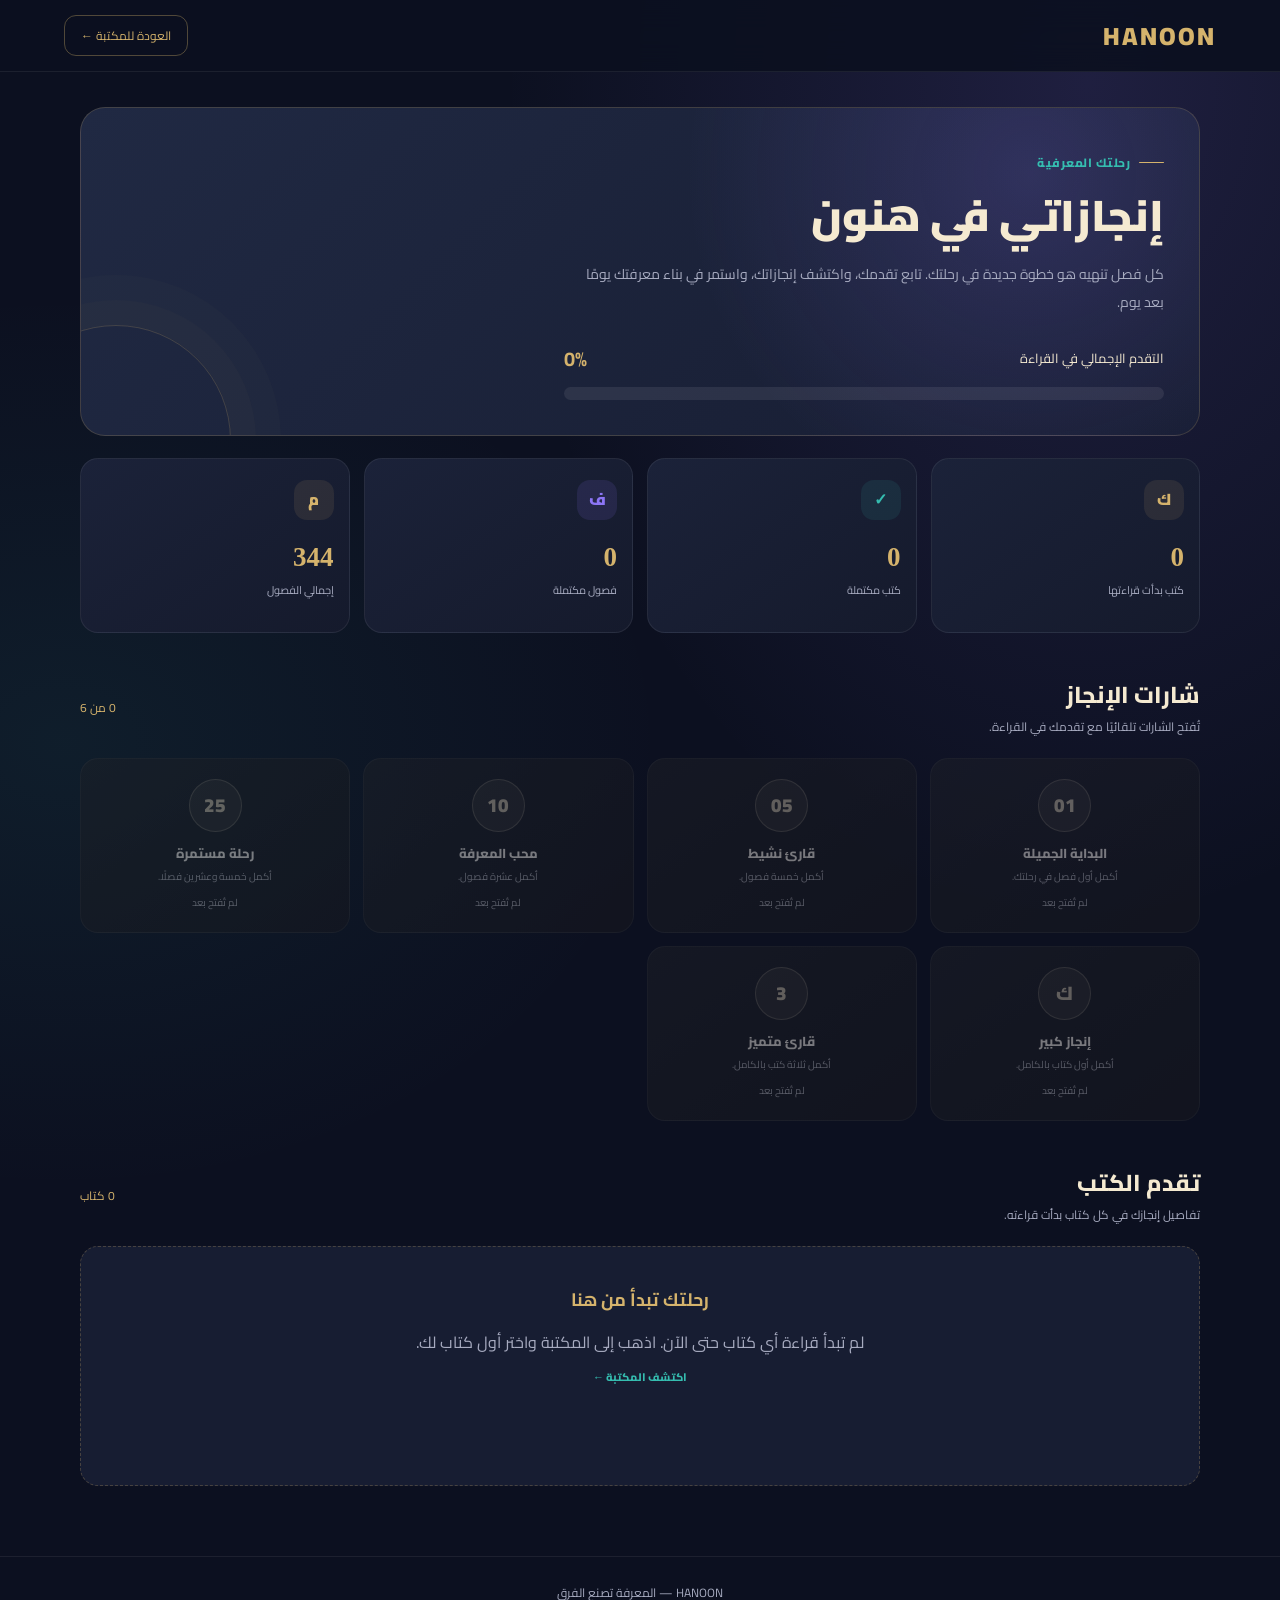
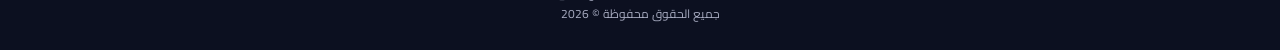
==== pages/achievements.html @ b072b0c6 "Add achievements page with initial layout and styles" ====
<!DOCTYPE html>
<html lang="ar" dir="rtl">
<head>
  <meta charset="UTF-8">
  <meta name="viewport" content="width=device-width, initial-scale=1.0, maximum-scale=1.0, user-scalable=no, viewport-fit=cover">
  <meta name="theme-color" content="#0C1020">

  <title>إنجازاتي | HANOON</title>

  <link rel="preconnect" href="https://fonts.googleapis.com">
  <link href="https://fonts.googleapis.com/css2?family=Cairo:wght@400;500;600;700;800;900&display=swap" rel="stylesheet">

  <link rel="stylesheet" href="../css/theme.css">
  <link rel="stylesheet" href="../css/style.css">
  <link rel="stylesheet" href="../css/components.css">
  <link rel="stylesheet" href="../css/fixed-viewport.css">

  <style>
    :root {
      --gold: #D5B36C;
      --purple: #8C75F5;
      --teal: #35BDB0;
      --bg: #0C1020;
      --panel: #171D32;
      --text: #F5EAD1;
      --muted: #A7ABC0;
    }

    * {
      box-sizing: border-box;
    }

    body {
      margin: 0;
      min-height: 100vh;
      background:
        radial-gradient(ellipse at 85% 5%, rgba(140,117,245,.15), transparent 38%),
        radial-gradient(ellipse at 5% 45%, rgba(53,189,176,.08), transparent 35%),
        var(--bg);
      color: var(--text);
      font-family: "Cairo", sans-serif;
      overflow-x: hidden;
    }

    a {
      color: inherit;
      text-decoration: none;
    }

    .topbar {
      min-height: 72px;
      padding: 12px 5%;
      display: flex;
      align-items: center;
      justify-content: space-between;
      gap: 15px;
      border-bottom: 1px solid rgba(255,255,255,.07);
      background: rgba(12,16,32,.9);
      backdrop-filter: blur(15px);
      position: sticky;
      top: 0;
      z-index: 20;
    }

    .brand {
      color: var(--gold);
      font-size: 25px;
      font-weight: 900;
      letter-spacing: 2px;
    }

    .back-link {
      padding: 9px 16px;
      border: 1px solid rgba(213,179,108,.35);
      border-radius: 12px;
      color: var(--gold);
      font-size: 12px;
    }

    .page {
      width: min(1120px, 92%);
      margin: 35px auto 70px;
    }

    .hero {
      position: relative;
      overflow: hidden;
      padding: 35px;
      border-radius: 25px;
      border: 1px solid rgba(213,179,108,.2);
      background:
        radial-gradient(circle at 85% 20%, rgba(140,117,245,.2), transparent 35%),
        linear-gradient(135deg, #202943, #171D32);
    }

    .hero::after {
      content: "";
      position: absolute;
      width: 230px;
      height: 230px;
      left: -80px;
      bottom: -120px;
      border: 1px solid rgba(213,179,108,.2);
      border-radius: 50%;
      box-shadow:
        0 0 0 25px rgba(213,179,108,.025),
        0 0 0 50px rgba(213,179,108,.02);
    }

    .eyebrow {
      color: var(--teal);
      font-size: 12px;
      font-weight: 800;
    }

    .hero h1 {
      margin: 12px 0;
      font-size: clamp(28px, 5vw, 43px);
      font-weight: 900;
    }

    .hero p {
      max-width: 600px;
      color: var(--muted);
      line-height: 2;
      font-size: 14px;
      margin: 0;
    }

    .overall-progress {
      margin-top: 25px;
      max-width: 600px;
    }

    .progress-heading {
      display: flex;
      align-items: center;
      justify-content: space-between;
      gap: 10px;
      margin-bottom: 10px;
      font-size: 13px;
    }

    .progress-heading strong {
      color: var(--gold);
      font-size: 20px;
    }

    .progress-track {
      height: 13px;
      border-radius: 30px;
      overflow: hidden;
      background: rgba(255,255,255,.08);
    }

    .progress-fill {
      height: 100%;
      width: 0;
      border-radius: inherit;
      background: linear-gradient(90deg, var(--purple), var(--gold), var(--teal));
      transition: width .5s ease;
    }

    .stats-grid {
      display: grid;
      grid-template-columns: repeat(4, minmax(0, 1fr));
      gap: 14px;
      margin-top: 22px;
    }

    .stat-card {
      padding: 21px 15px;
      border: 1px solid rgba(255,255,255,.07);
      border-radius: 18px;
      background: linear-gradient(145deg, #1b2239, #151a2c);
    }

    .stat-icon {
      width: 40px;
      height: 40px;
      display: grid;
      place-items: center;
      border-radius: 13px;
      margin-bottom: 13px;
      color: var(--gold);
      background: rgba(213,179,108,.1);
      font-weight: 900;
    }

    .stat-card:nth-child(2) .stat-icon {
      color: var(--teal);
      background: rgba(53,189,176,.1);
    }

    .stat-card:nth-child(3) .stat-icon {
      color: var(--purple);
      background: rgba(140,117,245,.12);
    }

    .stat-card:nth-child(4) .stat-icon {
      color: var(--gold);
      background: rgba(213,179,108,.1);
    }

    .stat-card strong {
      display: block;
      font-size: 27px;
      font-weight: 900;
    }

    .stat-card span {
      color: var(--muted);
      font-size: 11px;
    }

    .section {
      margin-top: 45px;
    }

    .section-heading {
      display: flex;
      align-items: center;
      justify-content: space-between;
      gap: 12px;
      margin-bottom: 20px;
    }

    .section-heading h2 {
      font-size: 23px;
      margin: 0;
    }

    .section-heading p {
      color: var(--muted);
      font-size: 12px;
      margin: 5px 0 0;
    }

    .section-heading .count {
      color: var(--gold);
      font-size: 12px;
      white-space: nowrap;
    }

    .badges-grid {
      display: grid;
      grid-template-columns: repeat(4, minmax(0, 1fr));
      gap: 13px;
    }

    .badge-card {
      min-height: 160px;
      padding: 20px 12px;
      border: 1px solid rgba(255,255,255,.07);
      border-radius: 18px;
      background: linear-gradient(145deg, #1b2239, #151a2c);
      text-align: center;
      opacity: .48;
      filter: grayscale(.7);
      transition: .25s;
    }

    .badge-card.unlocked {
      opacity: 1;
      filter: none;
      border-color: rgba(213,179,108,.3);
      background: linear-gradient(145deg, rgba(213,179,108,.1), #171D32);
    }

    .badge-symbol {
      width: 53px;
      height: 53px;
      display: grid;
      place-items: center;
      margin: 0 auto 12px;
      border-radius: 50%;
      color: var(--gold);
      border: 1px solid rgba(213,179,108,.3);
      background: rgba(213,179,108,.1);
      font-size: 19px;
      font-weight: 900;
    }

    .badge-card h3 {
      font-size: 13px;
      margin: 0 0 5px;
    }

    .badge-card p {
      color: var(--muted);
      font-size: 10px;
      line-height: 1.8;
      margin: 0;
    }

    .books-list {
      display: grid;
      gap: 13px;
    }

    .progress-book {
      display: grid;
      grid-template-columns: 72px 1fr auto;
      align-items: center;
      gap: 17px;
      padding: 15px;
      border: 1px solid rgba(255,255,255,.07);
      border-radius: 17px;
      background: linear-gradient(135deg, #1b2239, #151a2c);
    }

    .progress-book img {
      width: 72px;
      height: 90px;
      object-fit: cover;
      border-radius: 11px;
      background: var(--panel);
    }

    .book-details {
      min-width: 0;
    }

    .book-details h3 {
      font-size: 14px;
      margin: 0 0 5px;
    }

    .book-details p {
      color: var(--muted);
      font-size: 11px;
      margin: 0 0 12px;
    }

    .small-progress {
      height: 7px;
      overflow: hidden;
      border-radius: 20px;
      background: rgba(255,255,255,.08);
    }

    .small-progress div {
      height: 100%;
      border-radius: inherit;
      background: linear-gradient(90deg, var(--purple), var(--teal));
    }

    .book-percent {
      color: var(--gold);
      font-size: 17px;
      font-weight: 900;
      white-space: nowrap;
    }

    .book-action {
      display: inline-block;
      margin-top: 8px;
      color: var(--teal);
      font-size: 11px;
      font-weight: 800;
    }

    .empty-state {
      display: none;
      padding: 35px 20px;
      border: 1px dashed rgba(213,179,108,.25);
      border-radius: 18px;
      text-align: center;
      color: var(--muted);
      line-height: 2;
    }

    .empty-state strong {
      display: block;
      color: var(--gold);
      font-size: 18px;
      margin-bottom: 8px;
    }

    .footer {
      padding: 25px;
      text-align: center;
      border-top: 1px solid rgba(255,255,255,.07);
      color: var(--muted);
      font-size: 12px;
    }

    @media (max-width: 750px) {
      .stats-grid {
        grid-template-columns: repeat(2, minmax(0, 1fr));
      }

      .badges-grid {
        grid-template-columns: repeat(2, minmax(0, 1fr));
      }

      .hero {
        padding: 25px 20px;
      }
    }

    @media (max-width: 420px) {
      .progress-book {
        grid-template-columns: 55px 1fr;
        gap: 12px;
      }

      .progress-book img {
        width: 55px;
        height: 75px;
      }

      .book-percent {
        grid-column: 2;
        justify-self: start;
        font-size: 13px;
      }

      .section-heading h2 {
        font-size: 19px;
      }
    }
  </style>
</head>

<body>

<header class="topbar">
  <a class="brand" href="../index.html">HANOON</a>
  <a class="back-link" href="library.html">العودة للمكتبة ←</a>
</header>

<main class="page">

  <section class="hero">
    <span class="eyebrow">رحلتك المعرفية</span>

    <h1>إنجازاتي في هنون</h1>

    <p>
      كل فصل تنهيه هو خطوة جديدة في رحلتك.
      تابع تقدمك، واكتشف إنجازاتك، واستمر في بناء معرفتك يومًا بعد يوم.
    </p>

    <div class="overall-progress">
      <div class="progress-heading">
        <span>التقدم الإجمالي في القراءة</span>
        <strong id="overallPercentage">0%</strong>
      </div>

      <div class="progress-track">
        <div class="progress-fill" id="overallProgressFill"></div>
      </div>
    </div>
  </section>

  <section class="stats-grid">

    <article class="stat-card">
      <div class="stat-icon">ك</div>
      <strong id="booksStarted">0</strong>
      <span>كتب بدأت قراءتها</span>
    </article>

    <article class="stat-card">
      <div class="stat-icon">✓</div>
      <strong id="booksCompleted">0</strong>
      <span>كتب مكتملة</span>
    </article>

    <article class="stat-card">
      <div class="stat-icon">ف</div>
      <strong id="chaptersCompleted">0</strong>
      <span>فصول مكتملة</span>
    </article>

    <article class="stat-card">
      <div class="stat-icon">م</div>
      <strong id="totalChapters">0</strong>
      <span>إجمالي الفصول</span>
    </article>

  </section>

  <section class="section">

    <div class="section-heading">
      <div>
        <h2>شارات الإنجاز</h2>
        <p>تُفتح الشارات تلقائيًا مع تقدمك في القراءة.</p>
      </div>

      <span class="count" id="badgesCount">0 من 6</span>
    </div>

    <div class="badges-grid" id="badgesGrid"></div>

  </section>

  <section class="section">

    <div class="section-heading">
      <div>
        <h2>تقدم الكتب</h2>
        <p>تفاصيل إنجازك في كل كتاب بدأت قراءته.</p>
      </div>

      <span class="count" id="activeBooksCount">0 كتاب</span>
    </div>

    <div class="books-list" id="booksList"></div>

    <div class="empty-state" id="emptyState">
      <strong>رحلتك تبدأ من هنا</strong>
      لم تبدأ قراءة أي كتاب حتى الآن.
      اذهب إلى المكتبة واختر أول كتاب لك.
      <br>
      <a class="book-action" href="library.html">اكتشف المكتبة ←</a>
    </div>

  </section>

</main>

<footer class="footer">
  HANOON — المعرفة تصنع الفرق
  <br>
  جميع الحقوق محفوظة © <span id="currentYear"></span>
</footer>

<script src="../data/books.js"></script>

<script>
(function () {
  "use strict";

  const READER_PREFIX = "hanoon_reader_";

  const booksList = document.getElementById("booksList");
  const emptyState = document.getElementById("emptyState");
  const badgesGrid = document.getElementById("badgesGrid");

  if (!window.HANOON_BOOKS_API) {
    booksList.innerHTML = `
      <div class="empty-state" style="display:block">
        <strong>تعذر تحميل الكتب</strong>
        تأكد من وجود ملف data/books.js.
      </div>
    `;
    return;
  }

  const books = window.HANOON_BOOKS_API.getAll();

  function escapeHTML(value) {
    return String(value ?? "").replace(/[&<>"']/g, function (char) {
      return {
        "&": "&amp;",
        "<": "&lt;",
        ">": "&gt;",
        '"': "&quot;",
        "'": "&#039;"
      }[char];
    });
  }

  function getCompleted(bookId) {
    try {
      const value = JSON.parse(
        localStorage.getItem(
          READER_PREFIX + "completed_" + bookId
        ) || "[]"
      );

      return Array.isArray(value) ? value : [];
    } catch (error) {
      return [];
    }
  }

  function getBookProgress(book) {
    const completed = getCompleted(book.id);
    const total = book.chapters.length;

    const completedCount = book.chapters.filter(chapter =>
      completed.includes(chapter.id)
    ).length;

    return {
      total,
      completedCount,
      percentage: total
        ? Math.round(completedCount / total * 100)
        : 0
    };
  }

  function getAllStats() {
    let totalChapters = 0;
    let completedChapters = 0;
    let booksStarted = 0;
    let booksCompleted = 0;

    const progressList = books.map(book => {
      const progress = getBookProgress(book);

      totalChapters += progress.total;
      completedChapters += progress.completedCount;

      if (progress.completedCount > 0) {
        booksStarted++;
      }

      if (
        progress.total > 0 &&
        progress.completedCount === progress.total
      ) {
        booksCompleted++;
      }

      return {
        book,
        ...progress
      };
    });

    return {
      totalChapters,
      completedChapters,
      booksStarted,
      booksCompleted,
      percentage: totalChapters
        ? Math.round(completedChapters / totalChapters * 100)
        : 0,
      progressList
    };
  }

  const badges = [
    {
      id: "first-chapter",
      symbol: "01",
      title: "البداية الجميلة",
      description: "أكمل أول فصل في رحلتك.",
      condition: stats => stats.completedChapters >= 1
    },
    {
      id: "five-chapters",
      symbol: "05",
      title: "قارئ نشيط",
      description: "أكمل خمسة فصول.",
      condition: stats => stats.completedChapters >= 5
    },
    {
      id: "ten-chapters",
      symbol: "10",
      title: "محب المعرفة",
      description: "أكمل عشرة فصول.",
      condition: stats => stats.completedChapters >= 10
    },
    {
      id: "twenty-five-chapters",
      symbol: "25",
      title: "رحلة مستمرة",
      description: "أكمل خمسة وعشرين فصلًا.",
      condition: stats => stats.completedChapters >= 25
    },
    {
      id: "first-book",
      symbol: "ك",
      title: "إنجاز كبير",
      description: "أكمل أول كتاب بالكامل.",
      condition: stats => stats.booksCompleted >= 1
    },
    {
      id: "three-books",
      symbol: "3",
      title: "قارئ متميز",
      description: "أكمل ثلاثة كتب بالكامل.",
      condition: stats => stats.booksCompleted >= 3
    }
  ];

  function renderBadges(stats) {
    let unlocked = 0;

    badgesGrid.innerHTML = badges.map(badge => {
      const isUnlocked = badge.condition(stats);

      if (isUnlocked) unlocked++;

      return `
        <article class="badge-card ${isUnlocked ? "unlocked" : ""}">
          <div class="badge-symbol">
            ${escapeHTML(badge.symbol)}
          </div>

          <h3>${escapeHTML(badge.title)}</h3>

          <p>
            ${escapeHTML(badge.description)}
          </p>

          <p style="margin-top:8px;color:${isUnlocked ? "#35BDB0" : "#A7ABC0"}">
            ${isUnlocked ? "تم الحصول عليها ✓" : "لم تُفتح بعد"}
          </p>
        </article>
      `;
    }).join("");

    document.getElementById("badgesCount").textContent =
      unlocked + " من " + badges.length;
  }

  function renderBooks(stats) {
    const activeBooks = stats.progressList.filter(item =>
      item.completedCount > 0
    );

    document.getElementById("activeBooksCount").textContent =
      activeBooks.length + " كتاب";

    if (!activeBooks.length) {
      booksList.style.display = "none";
      emptyState.style.display = "block";
      return;
    }

    booksList.style.display = "grid";
    emptyState.style.display = "none";

    booksList.innerHTML = activeBooks.map(item => {
      const book = item.book;

      const nextChapter = book.chapters.find(chapter =>
        !getCompleted(book.id).includes(chapter.id)
      ) || book.chapters[0];

      const chapterURL = nextChapter
        ? "chapter.html?book=" +
          encodeURIComponent(book.id) +
          "&chapter=" +
          encodeURIComponent(nextChapter.id)
        : "book.html?id=" + encodeURIComponent(book.id);

      return `
        <article class="progress-book">

          <img
            src="${escapeHTML(book.cover)}"
            alt="${escapeHTML(book.title)}"
            loading="lazy"
            onerror="this.style.display='none'"
          >

          <div class="book-details">

            <h3>${escapeHTML(book.title)}</h3>

            <p>
              ${item.completedCount} من ${item.total} فصول مكتملة
            </p>

            <div class="small-progress">
              <div style="width:${item.percentage}%"></div>
            </div>

            <a class="book-action" href="${chapterURL}">
              ${item.percentage === 100
                ? "مراجعة الكتاب ←"
                : "متابعة القراءة ←"}
            </a>

          </div>

          <div class="book-percent">
            ${item.percentage}%
          </div>

        </article>
      `;
    }).join("");
  }

  function renderDashboard() {
    const stats = getAllStats();

    document.getElementById("booksStarted").textContent =
      stats.booksStarted;

    document.getElementById("booksCompleted").textContent =
      stats.booksCompleted;

    document.getElementById("chaptersCompleted").textContent =
      stats.completedChapters;

    document.getElementById("totalChapters").textContent =
      stats.totalChapters;

    document.getElementById("overallPercentage").textContent =
      stats.percentage + "%";

    document.getElementById("overallProgressFill").style.width =
      stats.percentage + "%";

    renderBadges(stats);
    renderBooks(stats);
  }

  document.getElementById("currentYear").textContent =
    new Date().getFullYear();

  renderDashboard();

  // تحديث الصفحة عند العودة إليها من تبويب آخر
  window.addEventListener("storage", renderDashboard);

  // تحديث الصفحة عند الرجوع إليها من صفحة الفصل
  window.addEventListener("pageshow", renderDashboard);

})();
</script>

</body>
</html>
---- css/theme.css ----
/* =========================================
   HANOON — DESIGN SYSTEM
   Version 1.0
   Arabic RTL | Luxury Modern Identity
========================================= */

/* الخطوط */
@import url('https://fonts.googleapis.com/css2?family=Cairo:wght@400;500;600;700;800;900&display=swap');

:root {

  /* الهوية الأساسية */
  --brand-name: "HANOON";

  --gold: #D5B36C;
  --gold-light: #F1D99C;
  --gold-dark: #A77B35;

  --purple: #8C75F5;
  --purple-light: #B5A6FF;

  --teal: #35BDB0;
  --teal-light: #75DED2;

  /* الخلفيات */
  --bg-primary: #0C1020;
  --bg-secondary: #11182B;
  --bg-tertiary: #171D32;
  --bg-elevated: #1D2640;
  --bg-card: rgba(27, 35, 58, 0.88);

  /* النصوص */
  --text-primary: #F5EAD1;
  --text-secondary: #B8B5C5;
  --text-muted: #85869B;
  --text-gold: #E7C77F;

  /* الحدود */
  --border-color: rgba(213, 179, 108, 0.18);
  --border-light: rgba(255, 255, 255, 0.09);

  /* الحالات */
  --success: #42D6A4;
  --warning: #F3B95F;
  --danger: #F16C7D;
  --info: #65A8F5;

  /* الخطوط */
  --font-ar: "Cairo", sans-serif;
  --font-en: "Inter", sans-serif;

  /* الأحجام */
  --text-xs: 0.75rem;
  --text-sm: 0.875rem;
  --text-md: 1rem;
  --text-lg: 1.125rem;
  --text-xl: 1.375rem;
  --text-2xl: 1.75rem;
  --text-3xl: 2.25rem;
  --text-4xl: 3rem;

  /* المسافات */
  --space-1: 4px;
  --space-2: 8px;
  --space-3: 12px;
  --space-4: 16px;
  --space-5: 24px;
  --space-6: 32px;
  --space-7: 48px;
  --space-8: 64px;
  --space-9: 80px;

  /* الزوايا */
  --radius-sm: 8px;
  --radius-md: 14px;
  --radius-lg: 20px;
  --radius-xl: 28px;
  --radius-2xl: 36px;
  --radius-full: 999px;

  /* الظلال */
  --shadow-soft: 0 8px 25px rgba(0, 0, 0, 0.2);
  --shadow-card: 0 15px 45px rgba(0, 0, 0, 0.25);
  --shadow-gold: 0 8px 30px rgba(213, 179, 108, 0.16);
  --shadow-glow: 0 0 40px rgba(213, 179, 108, 0.12);

  /* الحركة */
  --transition-fast: 0.2s ease;
  --transition-normal: 0.35s ease;
  --transition-slow: 0.6s ease;

  /* العرض */
  --container-width: 1440px;
  --header-height: 88px;

  color-scheme: dark;
}

/* =========================================
   الوضع النهاري
========================================= */

[data-theme="light"] {

  --bg-primary: #F7F5EF;
  --bg-secondary: #F0EDE5;
  --bg-tertiary: #FFFFFF;
  --bg-elevated: #FFFFFF;
  --bg-card: rgba(255, 255, 255, 0.94);

  --text-primary: #20243A;
  --text-secondary: #5D6070;
  --text-muted: #898B98;
  --text-gold: #98702D;

  --border-color: rgba(150, 112, 45, 0.22);
  --border-light: rgba(20, 25, 45, 0.10);

  --shadow-soft: 0 8px 25px rgba(25, 25, 40, 0.06);
  --shadow-card: 0 15px 45px rgba(25, 25, 40, 0.09);

  color-scheme: light;
}

/* =========================================
   إعدادات عامة
========================================= */

* {
  box-sizing: border-box;
  margin: 0;
  padding: 0;
}

html {
  scroll-behavior: smooth;
  scroll-padding-top: calc(var(--header-height) + 20px);
}

body {
  background: var(--bg-primary);
  color: var(--text-primary);
  font-family: var(--font-ar);
  font-size: var(--text-md);
  line-height: 1.8;
  direction: rtl;
  transition:
    background var(--transition-normal),
    color var(--transition-normal);
}

button,
input,
textarea,
select {
  font: inherit;
}

button,
a {
  -webkit-tap-highlight-color: transparent;
}

button {
  cursor: pointer;
}

a {
  color: inherit;
  text-decoration: none;
}

img {
  display: block;
  max-width: 100%;
}

ul,
ol {
  list-style: none;
}

svg {
  display: block;
}

/* =========================================
   الحاويات
========================================= */

.container {
  width: min(100% - 40px, var(--container-width));
  margin-inline: auto;
}

.section-padding {
  padding-block: var(--space-8);
}

/* =========================================
   النصوص
========================================= */

h1,
h2,
h3,
h4,
h5,
h6 {
  font-weight: 800;
  line-height: 1.45;
  color: var(--text-primary);
}

h1 {
  font-size: clamp(2.1rem, 5vw, 4.2rem);
}

h2 {
  font-size: clamp(1.7rem, 3vw, 2.7rem);
}

h3 {
  font-size: clamp(1.2rem, 2vw, 1.6rem);
}

p {
  color: var(--text-secondary);
}

.eyebrow {
  display: inline-flex;
  align-items: center;
  gap: 10px;
  color: var(--gold);
  font-size: var(--text-sm);
  font-weight: 800;
  letter-spacing: 0.5px;
}

.eyebrow::before {
  content: "";
  width: 24px;
  height: 2px;
  background: var(--gold);
  border-radius: var(--radius-full);
}

/* =========================================
   ألوان الهوية
========================================= */

.gold-text {
  color: var(--gold);
}

.purple-text {
  color: var(--purple);
}

.teal-text {
  color: var(--teal);
}

/* =========================================
   الخلفيات
========================================= */

.bg-primary {
  background: var(--bg-primary);
}

.bg-secondary {
  background: var(--bg-secondary);
}

.bg-surface {
  background: var(--bg-tertiary);
}

.gradient-gold {
  background: linear-gradient(
    135deg,
    #F1D99C 0%,
    #D5B36C 45%,
    #A77B35 100%
  );
}

.gradient-brand {
  background: linear-gradient(
    135deg,
    #8C75F5 0%,
    #35BDB0 100%
  );
}

/* =========================================
   التأثير الزجاجي
========================================= */

.glass {
  background: rgba(255, 255, 255, 0.045);
  backdrop-filter: blur(18px);
  -webkit-backdrop-filter: blur(18px);
  border: 1px solid var(--border-light);
}

[data-theme="light"] .glass {
  background: rgba(255, 255, 255, 0.72);
}

/* =========================================
   الحدود والظلال
========================================= */

.border-gold {
  border: 1px solid var(--border-color);
}

.shadow-soft {
  box-shadow: var(--shadow-soft);
}

.shadow-card {
  box-shadow: var(--shadow-card);
}

.shadow-gold {
  box-shadow: var(--shadow-gold);
}

/* =========================================
   الحركة
========================================= */

.transition {
  transition: all var(--transition-normal);
}

.hover-lift {
  transition: transform var(--transition-normal);
}

.hover-lift:hover {
  transform: translateY(-6px);
}

/* =========================================
   شريط التمرير
========================================= */

::-webkit-scrollbar {
  width: 9px;
}

::-webkit-scrollbar-track {
  background: var(--bg-secondary);
}

::-webkit-scrollbar-thumb {
  background: linear-gradient(
    180deg,
    var(--gold),
    var(--gold-dark)
  );
  border-radius: var(--radius-full);
}

::-webkit-scrollbar-thumb:hover {
  background: var(--gold-light);
}

/* =========================================
   تحديد النص
========================================= */

::selection {
  background: var(--gold);
  color: #0C1020;
}

/* =========================================
   التركيز وإمكانية الوصول
========================================= */

:focus-visible {
  outline: 2px solid var(--gold);
  outline-offset: 4px;
}

[hidden] {
  display: none !important;
}

/* =========================================
   تقليل الحركة
========================================= */

@media (prefers-reduced-motion: reduce) {
  *,
  *::before,
  *::after {
    scroll-behavior: auto !important;
    animation-duration: 0.01ms !important;
    animation-iteration-count: 1 !important;
    transition-duration: 0.01ms !important;
  }
}
---- css/style.css ----
/* =========================================
   HANOON — GLOBAL STYLES
   Main Visual Foundation
========================================= */

/* أساس الصفحة */

body {
  min-height: 100vh;
  overflow-x: hidden;
  background:
    radial-gradient(ellipse at 15% 10%, rgba(140,117,245,.08), transparent 32%),
    radial-gradient(ellipse at 85% 35%, rgba(53,189,176,.06), transparent 30%),
    var(--bg-primary);
}

body::before {
  content: "";
  position: fixed;
  inset: 0;
  pointer-events: none;
  z-index: -1;
  opacity: .16;
  background-image:
    radial-gradient(rgba(213,179,108,.45) .7px, transparent .7px);
  background-size: 38px 38px;
}

main {
  min-height: 60vh;
}

.container {
  width: min(92%, 1440px);
  margin-inline: auto;
}

/* =========================================
   شاشة البداية
========================================= */

.splash-screen {
  position: fixed;
  inset: 0;
  z-index: 9999;
  display: grid;
  place-items: center;
  background:
    radial-gradient(ellipse at center, #202943 0%, #0C1020 65%);
  transition: opacity .7s ease, visibility .7s ease;
}

.splash-screen.is-hidden {
  opacity: 0;
  visibility: hidden;
  pointer-events: none;
}

.splash-content {
  display: flex;
  flex-direction: column;
  align-items: center;
  gap: 12px;
  text-align: center;
}

.splash-content img {
  width: clamp(100px, 18vw, 160px);
  height: 120px;
  object-fit: contain;
  filter: drop-shadow(0 0 25px rgba(213,179,108,.4));
  animation: logoFloat 3s ease-in-out infinite;
}

.splash-content h1 {
  color: var(--gold-light);
  font-family: Georgia, serif;
  font-size: clamp(2rem, 5vw, 3.5rem);
  letter-spacing: 5px;
}

.splash-content p {
  color: var(--text-secondary);
  font-size: 14px;
}

.splash-spinner {
  width: 38px;
  height: 38px;
  margin-top: 25px;
  border: 2px solid rgba(213,179,108,.15);
  border-top-color: var(--gold);
  border-radius: 50%;
  animation: spin 1s linear infinite;
}

@keyframes logoFloat {
  0%, 100% { transform: translateY(0); }
  50% { transform: translateY(-10px); }
}

@keyframes spin {
  to { transform: rotate(360deg); }
}

/* =========================================
   رأس الموقع
========================================= */

.site-header {
  position: sticky;
  top: 0;
  z-index: 1000;
  min-height: var(--header-height);
  display: flex;
  align-items: center;
  justify-content: space-between;
  gap: 24px;
  padding: 12px 4%;
  background: rgba(12,16,32,.88);
  border-bottom: 1px solid var(--border-color);
  backdrop-filter: blur(22px);
  -webkit-backdrop-filter: blur(22px);
}

[data-theme="light"] .site-header {
  background: rgba(247,245,239,.92);
}

.brand {
  display: inline-flex;
  align-items: center;
  gap: 12px;
  flex-shrink: 0;
}

.brand img {
  width: 58px;
  height: 58px;
  object-fit: contain;
}

.brand span {
  display: flex;
  flex-direction: column;
  line-height: 1.5;
}

.brand strong {
  color: var(--gold);
  font-family: Georgia, serif;
  font-size: 22px;
  letter-spacing: 2px;
}

.brand small {
  color: var(--text-muted);
  font-size: 10px;
}

.main-navigation {
  display: flex;
  align-items: center;
  justify-content: center;
  gap: clamp(12px, 2vw, 28px);
}

.main-navigation a {
  position: relative;
  padding: 10px 0;
  color: var(--text-secondary);
  font-size: 13px;
  font-weight: 700;
  white-space: nowrap;
  transition: color var(--transition-normal);
}

.main-navigation a:hover,
.main-navigation a.active {
  color: var(--gold);
}

.main-navigation a::after {
  content: "";
  position: absolute;
  bottom: 2px;
  right: 0;
  width: 0;
  height: 2px;
  background: var(--gold);
  transition: width var(--transition-normal);
}

.main-navigation a:hover::after,
.main-navigation a.active::after {
  width: 100%;
}

.header-controls {
  display: flex;
  align-items: center;
  gap: 10px;
}

.icon-button {
  width: 42px;
  height: 42px;
  display: grid;
  place-items: center;
  color: var(--text-primary);
  background: var(--bg-tertiary);
  border: 1px solid var(--border-light);
  border-radius: 13px;
  transition: all var(--transition-normal);
}

.icon-button svg {
  width: 20px;
  height: 20px;
  fill: none;
  stroke: currentColor;
  stroke-width: 1.7;
  stroke-linecap: round;
  stroke-linejoin: round;
}

.icon-button:hover {
  color: var(--gold);
  border-color: var(--gold);
  transform: translateY(-2px);
}

.account-button {
  display: inline-flex;
  align-items: center;
  justify-content: center;
  min-height: 42px;
  padding: 8px 20px;
  color: #151523;
  background: linear-gradient(135deg, var(--gold-light), var(--gold-dark));
  border-radius: 12px;
  font-size: 13px;
  font-weight: 800;
  transition: transform var(--transition-normal);
}

.account-button:hover {
  transform: translateY(-3px);
}

/* زر القائمة للموبايل */

.menu-toggle {
  display: none;
  width: 42px;
  height: 42px;
  border: 1px solid var(--border-color);
  border-radius: 12px;
  background: var(--bg-tertiary);
}

.menu-toggle span {
  display: block;
  width: 19px;
  height: 2px;
  margin: 4px auto;
  background: var(--gold);
  border-radius: 5px;
}

/* =========================================
   البحث العام
========================================= */

.search-panel {
  position: absolute;
  top: var(--header-height);
  left: 4%;
  z-index: 1100;
  width: min(480px, 92%);
  padding: 22px;
  background: var(--bg-tertiary);
  border: 1px solid var(--border-color);
  border-radius: 0 0 20px 20px;
  box-shadow: var(--shadow-card);
}

.search-panel label {
  display: block;
  margin-bottom: 12px;
  font-weight: 800;
}

.search-field {
  display: flex;
  gap: 8px;
}

.search-field input {
  flex: 1;
  min-width: 0;
  padding: 12px;
  color: var(--text-primary);
  background: var(--bg-secondary);
  border: 1px solid var(--border-color);
  border-radius: 10px;
}

.search-field button {
  padding: 10px 20px;
  color: #151523;
  background: var(--gold);
  border: 0;
  border-radius: 10px;
  font-weight: 800;
}

/* =========================================
   الواجهة الرئيسية
========================================= */

.hero-section {
  position: relative;
  min-height: min(760px, calc(100vh - 88px));
  display: flex;
  align-items: center;
  overflow: hidden;
  background: #0C1020;
  isolation: isolate;
}

.hero-background {
  position: absolute;
  inset: 0;
  z-index: -3;
  background:
    linear-gradient(90deg, rgba(12,16,32,.2), rgba(12,16,32,.9)),
    url("../assets/backgrounds/home-hero.png") center/cover no-repeat;
  transform: scale(1.02);
}

.hero-shade {
  position: absolute;
  inset: 0;
  z-index: -2;
  background:
    linear-gradient(270deg, rgba(12,16,32,.97) 0%, rgba(12,16,32,.75) 43%, rgba(12,16,32,.12) 100%),
    linear-gradient(0deg, #0C1020 0%, transparent 35%);
}

.hero-inner {
  width: min(92%, 1440px);
  min-height: 620px;
  margin-inline: auto;
  display: flex;
  align-items: center;
  justify-content: space-between;
  gap: 40px;
  padding-block: 80px;
}

.hero-copy {
  width: min(680px, 65%);
}

.hero-copy .eyebrow {
  margin-bottom: 24px;
}

.hero-copy h1 {
  margin-bottom: 25px;
  color: #FFF4D8;
  line-height: 1.35;
  text-shadow: 0 5px 25px rgba(0,0,0,.3);
}

.hero-copy h1 span {
  display: block;
  color: var(--gold);
}

.hero-copy > p {
  max-width: 600px;
  margin-bottom: 35px;
  color: #D1CCCA;
  font-size: clamp(15px, 1.5vw, 18px);
  line-height: 2.2;
}

.hero-actions {
  display: flex;
  flex-wrap: wrap;
  gap: 14px;
}

.button {
  min-height: 52px;
  display: inline-flex;
  align-items: center;
  justify-content: center;
  padding: 12px 27px;
  border-radius: 13px;
  font-weight: 800;
  transition: all var(--transition-normal);
}

.button:hover {
  transform: translateY(-4px);
}

.button-gold {
  color: #151523;
  background: linear-gradient(135deg, #F1D99C, #D5B36C, #A77B35);
  box-shadow: var(--shadow-gold);
}

.button-glass {
  color: #FFF0C8;
  background: rgba(255,255,255,.07);
  border: 1px solid rgba(213,179,108,.55);
  backdrop-filter: blur(10px);
}

.hero-motto {
  display: flex;
  align-items: center;
  gap: 15px;
  margin-top: 42px;
  color: #D7CBAE;
  font-size: 13px;
}

.hero-motto i {
  width: 5px;
  height: 5px;
  background: var(--gold);
  border-radius: 50%;
}

.hero-emblem {
  width: min(280px, 25vw);
  flex-shrink: 0;
  filter: drop-shadow(0 0 40px rgba(213,179,108,.25));
  animation: emblemFloat 5s ease-in-out infinite;
}

.hero-emblem img {
  width: 100%;
  max-height: 300px;
  object-fit: contain;
}

@keyframes emblemFloat {
  0%, 100% { transform: translateY(0); }
  50% { transform: translateY(-16px); }
}

.hero-bottom {
  position: absolute;
  right: 4%;
  left: 4%;
  bottom: 20px;
  display: flex;
  justify-content: space-between;
  color: #D1C5A9;
  font-size: 12px;
}

.hero-bottom a {
  color: var(--gold);
}

/* =========================================
   الأقسام العامة
========================================= */

.content-section {
  width: min(92%, 1440px);
  margin-inline: auto;
  padding-block: 90px;
}

.section-heading {
  display: flex;
  align-items: end;
  justify-content: space-between;
  gap: 25px;
  margin-bottom: 35px;
}

.section-heading h2 {
  margin-top: 12px;
  margin-bottom: 8px;
}

.section-heading p {
  max-width: 650px;
}

.text-link,
.card-link {
  color: var(--gold);
  font-size: 13px;
  font-weight: 800;
  white-space: nowrap;
  transition: opacity var(--transition-fast);
}

.text-link:hover,
.card-link:hover {
  opacity: .7;
}

/* =========================================
   بطاقات الأقسام
========================================= */

.sections-grid {
  display: grid;
  grid-template-columns: repeat(4, minmax(0, 1fr));
  gap: 20px;
}

.section-card {
  position: relative;
  min-height: 245px;
  display: flex;
  flex-direction: column;
  align-items: flex-start;
  padding: 27px;
  overflow: hidden;
  background:
    linear-gradient(145deg, rgba(140,117,245,.07), transparent 55%),
    var(--bg-tertiary);
  border: 1px solid var(--border-color);
  border-radius: var(--radius-xl);
  box-shadow: var(--shadow-soft);
  transition: all var(--transition-normal);
}

.section-card::before {
  content: "";
  position: absolute;
  top: -70px;
  left: -70px;
  width: 150px;
  height: 150px;
  background: rgba(213,179,108,.08);
  border-radius: 50%;
  filter: blur(25px);
  transition: transform .5s ease;
}

.section-card:hover {
  transform: translateY(-8px);
  border-color: rgba(213,179,108,.55);
  box-shadow: var(--shadow-gold);
}

.section-card:hover::before {
  transform: scale(1.7);
}

.section-icon {
  width: 42px;
  height: 42px;
  display: grid;
  place-items: center;
  margin-bottom: 22px;
  color: var(--gold);
  background: rgba(213,179,108,.1);
  border: 1px solid var(--border-color);
  border-radius: 13px;
  font-family: Georgia, serif;
  font-weight: 800;
}

.section-card h3 {
  margin-bottom: 10px;
}

.section-card p {
  margin-bottom: 20px;
  font-size: 13px;
  line-height: 2;
}

.section-card .card-link {
  margin-top: auto;
}

/* =========================================
   الكتب المميزة
========================================= */

.featured-section {
  position: relative;
}

.featured-section::before {
  content: "";
  position: absolute;
  inset: 10% -10vw;
  z-index: -1;
  background: radial-gradient(ellipse, rgba(140,117,245,.07), transparent 65%);
  pointer-events: none;
}

.books-grid {
  display: grid;
  grid-template-columns: repeat(5, minmax(0, 1fr));
  gap: 22px;
}

.book-card {
  min-width: 0;
  overflow: hidden;
  background: var(--bg-tertiary);
  border: 1px solid var(--border-color);
  border-radius: var(--radius-lg);
  transition: all var(--transition-normal);
}

.book-card:hover {
  transform: translateY(-7px);
  border-color: var(--gold);
  box-shadow: var(--shadow-card);
}

.book-card img {
  width: 100%;
  aspect-ratio: 3 / 4;
  object-fit: cover;
  background: var(--bg-secondary);
}

.book-card-content {
  padding: 16px;
}

.book-card h3 {
  font-size: 15px;
  margin-bottom: 8px;
}

.book-card p {
  font-size: 12px;
}

/* =========================================
   مسارات التعلم
========================================= */

.learning-section {
  background:
    radial-gradient(ellipse at 15% 50%, rgba(53,189,176,.07), transparent 40%);
}

.learning-grid {
  display: grid;
  grid-template-columns: repeat(3, minmax(0, 1fr));
  gap: 20px;
}

.learning-card {
  position: relative;
  min-height: 220px;
  padding: 28px;
  overflow: hidden;
  background: linear-gradient(145deg, var(--bg-elevated), var(--bg-tertiary));
  border: 1px solid var(--border-color);
  border-radius: var(--radius-xl);
  transition: all var(--transition-normal);
}

.learning-card:hover {
  transform: translateY(-6px);
  border-color: var(--teal);
}

.learning-card > span {
  display: inline-grid;
  width: 42px;
  height: 42px;
  place-items: center;
  margin-bottom: 20px;
  color: var(--teal-light);
  background: rgba(53,189,176,.12);
  border-radius: 12px;
  font-weight: 900;
}

.learning-card h3 {
  margin-bottom: 10px;
}

.learning-card p {
  font-size: 13px;
}

/* =========================================
   المقالات
========================================= */

.articles-grid {
  display: grid;
  grid-template-columns: repeat(3, minmax(0, 1fr));
  gap: 22px;
}

.article-card {
  overflow: hidden;
  background: var(--bg-tertiary);
  border: 1px solid var(--border-color);
  border-radius: var(--radius-xl);
  transition: all var(--transition-normal);
}

.article-card:hover {
  transform: translateY(-6px);
  box-shadow: var(--shadow-card);
}

.article-card img {
  width: 100%;
  height: 210px;
  object-fit: cover;
  background: var(--bg-secondary);
}

.article-card-content {
  padding: 22px;
}

.article-card h3 {
  margin-block: 10px;
  font-size: 17px;
}

.article-card p {
  font-size: 13px;
  line-height: 2;
}

/* =========================================
   مساحة المستخدم
========================================= */

.personal-card {
  position: relative;
  min-height: 310px;
  display: flex;
  align-items: center;
  justify-content: space-between;
  padding: 45px;
  overflow: hidden;
  background:
    linear-gradient(110deg, rgba(140,117,245,.13), transparent 70%),
    var(--bg-tertiary);
  border: 1px solid var(--border-color);
  border-radius: var(--radius-2xl);
}

.personal-card > div:first-child {
  max-width: 650px;
}

.personal-card h2 {
  margin-block: 12px;
}

.personal-card p {
  margin-bottom: 24px;
}

.personal-decoration {
  color: rgba(213,179,108,.12);
  font-family: Georgia, serif;
  font-size: clamp(130px, 20vw, 260px);
  font-weight: 900;
  line-height: 1;
  user-select: none;
}

/* =========================================
   المجتمع
========================================= */

.community-card {
  position: relative;
  padding: 65px 35px;
  text-align: center;
  overflow: hidden;
  background:
    radial-gradient(circle at 50% 0%, rgba(53,189,176,.14), transparent 55%),
    var(--bg-tertiary);
  border: 1px solid var(--border-color);
  border-radius: var(--radius-2xl);
}

.community-card h2 {
  margin-block: 12px;
}

.community-card p {
  margin-bottom: 25px;
}

/* =========================================
   التذييل
========================================= */

.site-footer {
  margin-top: 50px;
  padding: 65px 4% 20px;
  background: #090D19;
  border-top: 1px solid rgba(213,179,108,.2);
}

[data-theme="light"] .site-footer {
  background: #20243A;
}

.footer-main {
  width: min(100%, 1440px);
  margin-inline: auto;
  display: grid;
  grid-template-columns: 2fr 1fr 1fr 1fr;
  gap: 45px;
  padding-bottom: 45px;
}

.footer-brand img {
  width: 75px;
  height: 65px;
  object-fit: contain;
}

.footer-brand h2 {
  color: var(--gold);
  font-family: Georgia, serif;
  letter-spacing: 2px;
}

.footer-brand p {
  color: #E2D4B7;
  font-size: 13px;
}

.footer-brand > span {
  color: #9293A1;
  font-size: 12px;
}

.footer-column {
  display: flex;
  flex-direction: column;
  align-items: flex-start;
  gap: 13px;
}

.footer-column h3 {
  margin-bottom: 8px;
  color: var(--gold);
  font-size: 15px;
}

.footer-column a {
  color: #B8B5C5;
  font-size: 13px;
  transition: color var(--transition-fast);
}

.footer-column a:hover {
  color: var(--gold);
}

.footer-bottom {
  width: min(100%, 1440px);
  margin-inline: auto;
  padding-top: 20px;
  display: flex;
  justify-content: space-between;
  gap: 15px;
  border-top: 1px solid rgba(255,255,255,.08);
  color: #9293A1;
  font-size: 11px;
}

/* =========================================
   الشاشات المتوسطة
========================================= */

@media (max-width: 1100px) {

  .main-navigation {
    gap: 12px;
  }

  .main-navigation a {
    font-size: 11px;
  }

  .sections-grid {
    grid-template-columns: repeat(2, minmax(0, 1fr));
  }

  .books-grid {
    grid-template-columns: repeat(3, minmax(0, 1fr));
  }

}

/* =========================================
   الموبايل
========================================= */

@media (max-width: 760px) {

  :root {
    --header-height: 72px;
  }

  .site-header {
    min-height: 72px;
    gap: 10px;
    padding: 8px 4%;
  }

  .brand img {
    width: 43px;
    height: 43px;
  }

  .brand strong {
    font-size: 17px;
  }

  .brand small {
    font-size: 9px;
  }

  .menu-toggle {
    display: block;
    order: 3;
    flex-shrink: 0;
  }

  .header-controls {
    margin-inline-start: auto;
  }

  .header-controls .icon-button {
    width: 37px;
    height: 37px;
  }

  .account-button {
    min-height: 37px;
    padding: 6px 11px;
    font-size: 11px;
  }

  .main-navigation {
    position: absolute;
    top: 100%;
    right: 0;
    left: 0;
    display: none;
    flex-direction: column;
    align-items: stretch;
    gap: 0;
    padding: 12px 5%;
    background: var(--bg-tertiary);
    border-bottom: 1px solid var(--border-color);
    box-shadow: var(--shadow-card);
  }

  .main-navigation.is-open {
    display: flex;
  }

  .main-navigation a {
    padding: 13px 5px;
    border-bottom: 1px solid var(--border-light);
    font-size: 14px;
  }

  .hero-section {
    min-height: 680px;
  }

  .hero-inner {
    min-height: 600px;
    padding-block: 65px 90px;
  }

  .hero-copy {
    width: 100%;
  }

  .hero-copy h1 {
    font-size: clamp(2rem, 9vw, 3.2rem);
  }

  .hero-copy > p {
    font-size: 14px;
  }

  .hero-emblem {
    display: none;
  }

  .hero-bottom {
    font-size: 10px;
  }

  .content-section {
    padding-block: 55px;
  }

  .section-heading {
    align-items: flex-start;
    flex-direction: column;
    gap: 15px;
  }

  .sections-grid {
    gap: 12px;
  }

  .section-card {
    min-height: 220px;
    padding: 18px;
  }

  .section-card h3 {
    font-size: 15px;
  }

  .section-card p {
    font-size: 11px;
  }

  .books-grid {
    grid-template-columns: repeat(2, minmax(0, 1fr));
    gap: 13px;
  }

  .learning-grid,
  .articles-grid {
    grid-template-columns: 1fr;
  }

  .personal-card {
    padding: 30px 22px;
  }

  .personal-decoration {
    display: none;
  }

  .community-card {
    padding: 45px 20px;
  }

  .footer-main {
    grid-template-columns: repeat(2, minmax(0, 1fr));
    gap: 30px 20px;
  }

  .footer-brand {
    grid-column: 1 / -1;
  }

  .footer-bottom {
    flex-direction: column;
    text-align: center;
  }

}

/* =========================================
   الشاشات الصغيرة جدًا
========================================= */

@media (max-width: 380px) {

  .header-controls {
    gap: 5px;
  }

  .header-controls .icon-button {
    width: 33px;
    height: 33px;
  }

  .brand {
    gap: 5px;
  }

  .brand img {
    width: 36px;
    height: 36px;
  }

  .brand strong {
    font-size: 14px;
  }

  .sections-grid {
    grid-template-columns: 1fr;
  }

  .hero-actions {
    flex-direction: column;
  }

  .button {
    width: 100%;
  }

}

/* =========================================
   نهاية التنسيق العام
========================================= */
---- css/components.css ----
/* =========================================
   HANOON — COMPONENTS SYSTEM
   Shared UI Components
========================================= */

/* ---------- Labels & Badges ---------- */

.eyebrow {
  display: inline-flex;
  align-items: center;
  gap: 9px;
  color: var(--gold);
  font-size: 12px;
  font-weight: 800;
  letter-spacing: .5px;
}

.eyebrow::before {
  content: "";
  width: 25px;
  height: 1px;
  background: var(--gold);
}

.badge {
  display: inline-flex;
  align-items: center;
  justify-content: center;
  padding: 6px 11px;
  color: var(--gold);
  background: rgba(213,179,108,.1);
  border: 1px solid rgba(213,179,108,.22);
  border-radius: 30px;
  font-size: 11px;
  font-weight: 800;
}

.badge-purple {
  color: var(--purple-light);
  background: rgba(140,117,245,.12);
  border-color: rgba(140,117,245,.25);
}

.badge-teal {
  color: var(--teal-light);
  background: rgba(53,189,176,.1);
  border-color: rgba(53,189,176,.25);
}

.badge-danger {
  color: var(--danger);
  background: rgba(255,102,125,.1);
  border-color: rgba(255,102,125,.25);
}

/* ---------- Buttons ---------- */

.btn {
  min-height: 44px;
  display: inline-flex;
  align-items: center;
  justify-content: center;
  gap: 9px;
  padding: 10px 19px;
  border: 1px solid transparent;
  border-radius: 12px;
  font-family: inherit;
  font-size: 13px;
  font-weight: 800;
  cursor: pointer;
  transition: all .25s ease;
}

.btn svg {
  width: 18px;
  height: 18px;
  fill: none;
  stroke: currentColor;
  stroke-width: 1.8;
  stroke-linecap: round;
  stroke-linejoin: round;
}

.btn-primary {
  color: #171421;
  background: linear-gradient(135deg, #F1D99C, #D5B36C);
  box-shadow: 0 7px 22px rgba(213,179,108,.16);
}

.btn-primary:hover {
  transform: translateY(-3px);
  box-shadow: 0 12px 28px rgba(213,179,108,.25);
}

.btn-secondary {
  color: var(--text-primary);
  background: var(--bg-elevated);
  border-color: var(--border-color);
}

.btn-secondary:hover {
  border-color: var(--gold);
  color: var(--gold);
}

.btn-purple {
  color: white;
  background: linear-gradient(135deg, #9D88FF, #7257D9);
}

.btn-teal {
  color: #081D1B;
  background: linear-gradient(135deg, #69E1D4, #35BDB0);
}

.btn-danger {
  color: white;
  background: #C94B62;
}

.btn-ghost {
  color: var(--text-secondary);
  background: transparent;
  border-color: var(--border-light);
}

.btn-ghost:hover {
  color: var(--gold);
  background: rgba(213,179,108,.06);
  border-color: var(--gold);
}

.btn-sm {
  min-height: 34px;
  padding: 7px 12px;
  font-size: 11px;
}

.btn-lg {
  min-height: 54px;
  padding: 14px 25px;
  font-size: 15px;
}

.btn-block {
  width: 100%;
}

.btn:disabled,
button:disabled {
  opacity: .5;
  cursor: not-allowed;
  transform: none;
}

/* ---------- Glass Surface ---------- */

.glass-card {
  background: rgba(255,255,255,.045);
  border: 1px solid rgba(255,255,255,.09);
  backdrop-filter: blur(18px);
  -webkit-backdrop-filter: blur(18px);
  box-shadow: 0 15px 45px rgba(0,0,0,.15);
}

[data-theme="light"] .glass-card {
  background: rgba(255,255,255,.75);
  border-color: rgba(20,25,45,.1);
}

.surface-card {
  padding: 24px;
  background: var(--bg-tertiary);
  border: 1px solid var(--border-color);
  border-radius: var(--radius-xl);
  box-shadow: var(--shadow-soft);
}

.surface-card-hover {
  transition: transform .25s ease, border-color .25s ease, box-shadow .25s ease;
}

.surface-card-hover:hover {
  transform: translateY(-5px);
  border-color: var(--gold);
  box-shadow: var(--shadow-card);
}

/* ---------- Avatars ---------- */

.avatar {
  width: 44px;
  height: 44px;
  flex-shrink: 0;
  display: grid;
  place-items: center;
  overflow: hidden;
  color: #171421;
  background: linear-gradient(135deg, var(--gold-light), var(--gold-dark));
  border: 2px solid rgba(213,179,108,.35);
  border-radius: 50%;
  font-weight: 900;
}

.avatar img {
  width: 100%;
  height: 100%;
  object-fit: cover;
}

.avatar-sm {
  width: 32px;
  height: 32px;
  font-size: 11px;
}

.avatar-lg {
  width: 70px;
  height: 70px;
  font-size: 22px;
}

.avatar-xl {
  width: 110px;
  height: 110px;
  font-size: 32px;
}

.avatar-ring {
  outline: 3px solid rgba(213,179,108,.25);
  outline-offset: 3px;
}

/* ---------- User Info ---------- */

.user-info {
  display: flex;
  align-items: center;
  gap: 12px;
  min-width: 0;
}

.user-info-text {
  display: flex;
  flex-direction: column;
  min-width: 0;
  gap: 4px;
}

.user-info-text strong {
  overflow: hidden;
  color: var(--text-primary);
  font-size: 13px;
  text-overflow: ellipsis;
  white-space: nowrap;
}

.user-info-text small {
  color: var(--text-muted);
  font-size: 11px;
}

/* ---------- Status Indicators ---------- */

.status-dot {
  width: 9px;
  height: 9px;
  display: inline-block;
  background: var(--success);
  border: 2px solid var(--bg-tertiary);
  border-radius: 50%;
}

.status-dot.offline {
  background: var(--text-muted);
}

.status-dot.busy {
  background: var(--danger);
}

.status-dot.away {
  background: var(--gold);
}

/* ---------- Form Elements ---------- */

.form-group {
  display: flex;
  flex-direction: column;
  gap: 9px;
  margin-bottom: 19px;
}

.form-group label {
  color: var(--text-primary);
  font-size: 13px;
  font-weight: 800;
}

.form-control {
  width: 100%;
  min-height: 48px;
  padding: 12px 15px;
  color: var(--text-primary);
  background: var(--bg-secondary);
  border: 1px solid var(--border-color);
  border-radius: 12px;
  outline: none;
  font: inherit;
  font-size: 13px;
  transition: border-color .2s, box-shadow .2s;
}

.form-control:focus {
  border-color: var(--gold);
  box-shadow: 0 0 0 3px rgba(213,179,108,.1);
}

.form-control::placeholder {
  color: var(--text-muted);
}

textarea.form-control {
  min-height: 130px;
  resize: vertical;
}

select.form-control {
  cursor: pointer;
}

.form-hint {
  color: var(--text-muted);
  font-size: 11px;
  line-height: 1.8;
}

.form-error {
  color: var(--danger);
  font-size: 11px;
}

.form-success {
  color: var(--success);
  font-size: 11px;
}

/* ---------- Checkbox & Switch ---------- */

.checkbox-row {
  display: flex;
  align-items: center;
  gap: 10px;
  color: var(--text-secondary);
  font-size: 12px;
  cursor: pointer;
}

.checkbox-row input {
  width: 17px;
  height: 17px;
  accent-color: var(--gold);
}

.switch {
  position: relative;
  width: 48px;
  height: 26px;
  display: inline-block;
  flex-shrink: 0;
}

.switch input {
  width: 0;
  height: 0;
  opacity: 0;
}

.switch-track {
  position: absolute;
  inset: 0;
  background: var(--bg-elevated);
  border: 1px solid var(--border-color);
  border-radius: 30px;
  cursor: pointer;
  transition: .25s;
}

.switch-track::before {
  content: "";
  position: absolute;
  top: 3px;
  right: 3px;
  width: 18px;
  height: 18px;
  background: var(--text-muted);
  border-radius: 50%;
  transition: .25s;
}

.switch input:checked + .switch-track {
  background: rgba(213,179,108,.25);
  border-color: var(--gold);
}

.switch input:checked + .switch-track::before {
  transform: translateX(-21px);
  background: var(--gold);
}

/* ---------- Progress ---------- */

.progress {
  width: 100%;
  height: 9px;
  overflow: hidden;
  background: var(--bg-elevated);
  border-radius: 30px;
}

.progress-bar {
  width: 0;
  height: 100%;
  background: linear-gradient(90deg, var(--purple), var(--gold));
  border-radius: inherit;
  transition: width .5s ease;
}

.progress-teal .progress-bar {
  background: linear-gradient(90deg, #279B91, #69E1D4);
}

.progress-gold .progress-bar {
  background: linear-gradient(90deg, #A77B35, #F1D99C);
}

.progress-label {
  display: flex;
  justify-content: space-between;
  gap: 12px;
  margin-bottom: 9px;
  color: var(--text-secondary);
  font-size: 11px;
}

/* ---------- Statistics ---------- */

.stat-card {
  padding: 22px;
  background: var(--bg-tertiary);
  border: 1px solid var(--border-color);
  border-radius: var(--radius-lg);
}

.stat-card span {
  display: block;
  margin-bottom: 10px;
  color: var(--text-muted);
  font-size: 12px;
}

.stat-card strong {
  display: block;
  color: var(--gold);
  font-family: Georgia, serif;
  font-size: 30px;
}

.stat-card small {
  display: block;
  margin-top: 7px;
  color: var(--text-muted);
  font-size: 10px;
}

/* ---------- Tabs ---------- */

.tabs {
  display: flex;
  align-items: center;
  gap: 8px;
  padding: 6px;
  overflow-x: auto;
  background: var(--bg-secondary);
  border: 1px solid var(--border-color);
  border-radius: 14px;
}

.tab-button {
  flex-shrink: 0;
  padding: 10px 17px;
  color: var(--text-secondary);
  background: transparent;
  border: 0;
  border-radius: 9px;
  font: inherit;
  font-size: 12px;
  font-weight: 800;
  cursor: pointer;
  transition: .2s;
}

.tab-button:hover {
  color: var(--gold);
}

.tab-button.active {
  color: #171421;
  background: var(--gold);
}

/* ---------- Dropdown ---------- */

.dropdown {
  position: relative;
}

.dropdown-menu {
  position: absolute;
  top: calc(100% + 9px);
  right: 0;
  z-index: 1200;
  min-width: 190px;
  padding: 8px;
  background: var(--bg-tertiary);
  border: 1px solid var(--border-color);
  border-radius: 14px;
  box-shadow: var(--shadow-card);
}

.dropdown-menu a,
.dropdown-menu button {
  width: 100%;
  display: flex;
  align-items: center;
  gap: 10px;
  padding: 11px;
  color: var(--text-secondary);
  background: transparent;
  border: 0;
  border-radius: 8px;
  text-align: right;
  font: inherit;
  font-size: 12px;
  cursor: pointer;
}

.dropdown-menu a:hover,
.dropdown-menu button:hover {
  color: var(--gold);
  background: rgba(213,179,108,.08);
}

/* ---------- Modal ---------- */

.modal-overlay {
  position: fixed;
  inset: 0;
  z-index: 3000;
  display: grid;
  place-items: center;
  padding: 20px;
  background: rgba(4,6,15,.75);
  backdrop-filter: blur(8px);
}

.modal {
  width: min(520px, 100%);
  max-height: 90vh;
  overflow-y: auto;
  padding: 27px;
  background: var(--bg-tertiary);
  border: 1px solid var(--border-color);
  border-radius: var(--radius-xl);
  box-shadow: var(--shadow-card);
  animation: modalAppear .25s ease;
}

.modal-header {
  display: flex;
  align-items: center;
  justify-content: space-between;
  gap: 15px;
  margin-bottom: 22px;
}

.modal-header h2 {
  font-size: 19px;
}

.modal-close {
  width: 35px;
  height: 35px;
  display: grid;
  place-items: center;
  color: var(--text-secondary);
  background: var(--bg-elevated);
  border: 1px solid var(--border-color);
  border-radius: 10px;
  cursor: pointer;
}

@keyframes modalAppear {
  from {
    opacity: 0;
    transform: translateY(15px) scale(.98);
  }
  to {
    opacity: 1;
    transform: translateY(0) scale(1);
  }
}

/* ---------- Notifications ---------- */

.toast-container {
  position: fixed;
  top: 20px;
  left: 20px;
  z-index: 5000;
  width: min(350px, calc(100% - 40px));
  display: flex;
  flex-direction: column;
  gap: 10px;
}

.toast {
  display: flex;
  align-items: flex-start;
  gap: 12px;
  padding: 15px;
  color: var(--text-primary);
  background: var(--bg-tertiary);
  border: 1px solid var(--border-color);
  border-right: 3px solid var(--gold);
  border-radius: 12px;
  box-shadow: var(--shadow-card);
  animation: toastAppear .3s ease;
}

.toast.success {
  border-right-color: var(--success);
}

.toast.error {
  border-right-color: var(--danger);
}

.toast.info {
  border-right-color: var(--teal);
}

.toast-content {
  display: flex;
  flex-direction: column;
  gap: 5px;
}

.toast-content strong {
  font-size: 12px;
}

.toast-content span {
  color: var(--text-secondary);
  font-size: 11px;
  line-height: 1.7;
}

@keyframes toastAppear {
  from {
    opacity: 0;
    transform: translateX(-15px);
  }
  to {
    opacity: 1;
    transform: translateX(0);
  }
}

/* ---------- Empty States ---------- */

.empty-state {
  display: flex;
  flex-direction: column;
  align-items: center;
  justify-content: center;
  min-height: 240px;
  padding: 30px;
  text-align: center;
  background: var(--bg-tertiary);
  border: 1px dashed var(--border-color);
  border-radius: var(--radius-xl);
}

.empty-state-icon {
  width: 65px;
  height: 65px;
  display: grid;
  place-items: center;
  margin-bottom: 17px;
  color: var(--gold);
  background: rgba(213,179,108,.1);
  border-radius: 20px;
  font-size: 25px;
}

.empty-state h3 {
  margin-bottom: 9px;
}

.empty-state p {
  max-width: 360px;
  font-size: 12px;
}

/* ---------- Loading ---------- */

.loading-spinner {
  width: 30px;
  height: 30px;
  border: 3px solid rgba(213,179,108,.15);
  border-top-color: var(--gold);
  border-radius: 50%;
  animation: componentSpin .8s linear infinite;
}

@keyframes componentSpin {
  to { transform: rotate(360deg); }
}

.skeleton {
  position: relative;
  overflow: hidden;
  min-height: 18px;
  background: var(--bg-elevated);
  border-radius: 7px;
}

.skeleton::after {
  content: "";
  position: absolute;
  inset: 0;
  transform: translateX(-100%);
  background: linear-gradient(
    90deg,
    transparent,
    rgba(255,255,255,.08),
    transparent
  );
  animation: skeletonMove 1.5s infinite;
}

@keyframes skeletonMove {
  to { transform: translateX(100%); }
}

/* ---------- Pagination ---------- */

.pagination {
  display: flex;
  align-items: center;
  justify-content: center;
  gap: 7px;
  margin-block: 30px;
}

.pagination button {
  min-width: 38px;
  height: 38px;
  color: var(--text-secondary);
  background: var(--bg-tertiary);
  border: 1px solid var(--border-color);
  border-radius: 10px;
  cursor: pointer;
}

.pagination button.active {
  color: #171421;
  background: var(--gold);
  border-color: var(--gold);
}

/* ---------- Tooltips ---------- */

[data-tooltip] {
  position: relative;
}

[data-tooltip]::after {
  content: attr(data-tooltip);
  position: absolute;
  right: 50%;
  bottom: calc(100% + 9px);
  z-index: 1500;
  width: max-content;
  max-width: 220px;
  padding: 7px 10px;
  color: white;
  background: #171421;
  border: 1px solid rgba(213,179,108,.3);
  border-radius: 7px;
  font-size: 10px;
  opacity: 0;
  visibility: hidden;
  transform: translate(50%, 4px);
  transition: .2s;
}

[data-tooltip]:hover::after {
  opacity: 1;
  visibility: visible;
  transform: translate(50%, 0);
}

/* ---------- Responsive Components ---------- */

@media (max-width: 600px) {

  .surface-card {
    padding: 17px;
  }

  .modal {
    padding: 20px;
  }

  .tabs {
    width: 100%;
  }

  .stat-card {
    padding: 16px;
  }

  .stat-card strong {
    font-size: 25px;
  }

  .toast-container {
    top: 10px;
    left: 10px;
    width: calc(100% - 20px);
  }

  .btn-lg {
    min-height: 48px;
    padding: 11px 18px;
  }

}

/* ---------- Accessibility ---------- */

.btn:focus-visible,
button:focus-visible,
a:focus-visible,
input:focus-visible,
select:focus-visible,
textarea:focus-visible {
  outline: 2px solid var(--gold);
  outline-offset: 3px;
}

@media (prefers-reduced-motion: reduce) {
  .modal,
  .toast,
  .loading-spinner,
  .skeleton::after {
    animation: none !important;
  }

  *,
  *::before,
  *::after {
    scroll-behavior: auto !important;
    transition-duration: .01ms !important;
  }
}

/* =========================================
   END HANOON COMPONENTS
========================================= */
---- css/fixed-viewport.css ----
/* ==========================================
   HANOON — FIXED & RESPONSIVE VIEWPORT
   تثبيت تخطيط الموقع ومنع التمدد الأفقي
========================================== */

:root {
    --site-max-width: 1440px;
}

*,
*::before,
*::after {
    box-sizing: border-box;
}

html {
    width: 100%;
    min-width: 320px;
    min-height: 100%;
    overflow-x: hidden;
    -webkit-text-size-adjust: 100%;
    text-size-adjust: 100%;
    scroll-behavior: smooth;
}

body {
    width: 100%;
    min-width: 320px;
    min-height: 100vh;
    margin: 0;
    overflow-x: hidden;
    position: relative;
    -webkit-font-smoothing: antialiased;
}

/* ضبط الصور والوسائط */
img,
svg,
video,
iframe,
picture {
    max-width: 100%;
}

/* منع خروج العناصر من الشاشة */
main,
header,
footer,
section,
article,
aside,
nav,
.container,
.main-container,
.page-container {
    min-width: 0;
    max-width: 100%;
}

/* ضبط الحقول والأزرار */
input,
textarea,
select,
button {
    max-width: 100%;
    font-family: inherit;
}

/* منع تمدد الشبكات */
.grid,
.cards-grid,
.books-grid,
.stories-grid {
    min-width: 0;
    max-width: 100%;
}

/* تثبيت خلفيات الموقع */
.fixed-background,
.site-background {
    position: fixed;
    inset: 0;
    width: 100%;
    height: 100%;
    z-index: -1;
    pointer-events: none;
    background-position: center;
    background-size: cover;
    background-repeat: no-repeat;
}

/* ضبط الهواتف */
@media (max-width: 768px) {
    html,
    body {
        width: 100%;
        max-width: 100%;
        overflow-x: hidden;
    }

    .container,
    .main-container,
    .page-container {
        width: 92%;
        max-width: 92%;
        margin-inline: auto;
    }

    img {
        height: auto;
    }
}

/* الشاشات الصغيرة */
@media (max-width: 380px) {
    .container,
    .main-container,
    .page-container {
        width: 94%;
        max-width: 94%;
    }
}

/* تقليل الحركة عند الحاجة */
@media (prefers-reduced-motion: reduce) {
    *,
    *::before,
    *::after {
        scroll-behavior: auto !important;
        animation-duration: 0.01ms !important;
        transition-duration: 0.01ms !important;
    }
}
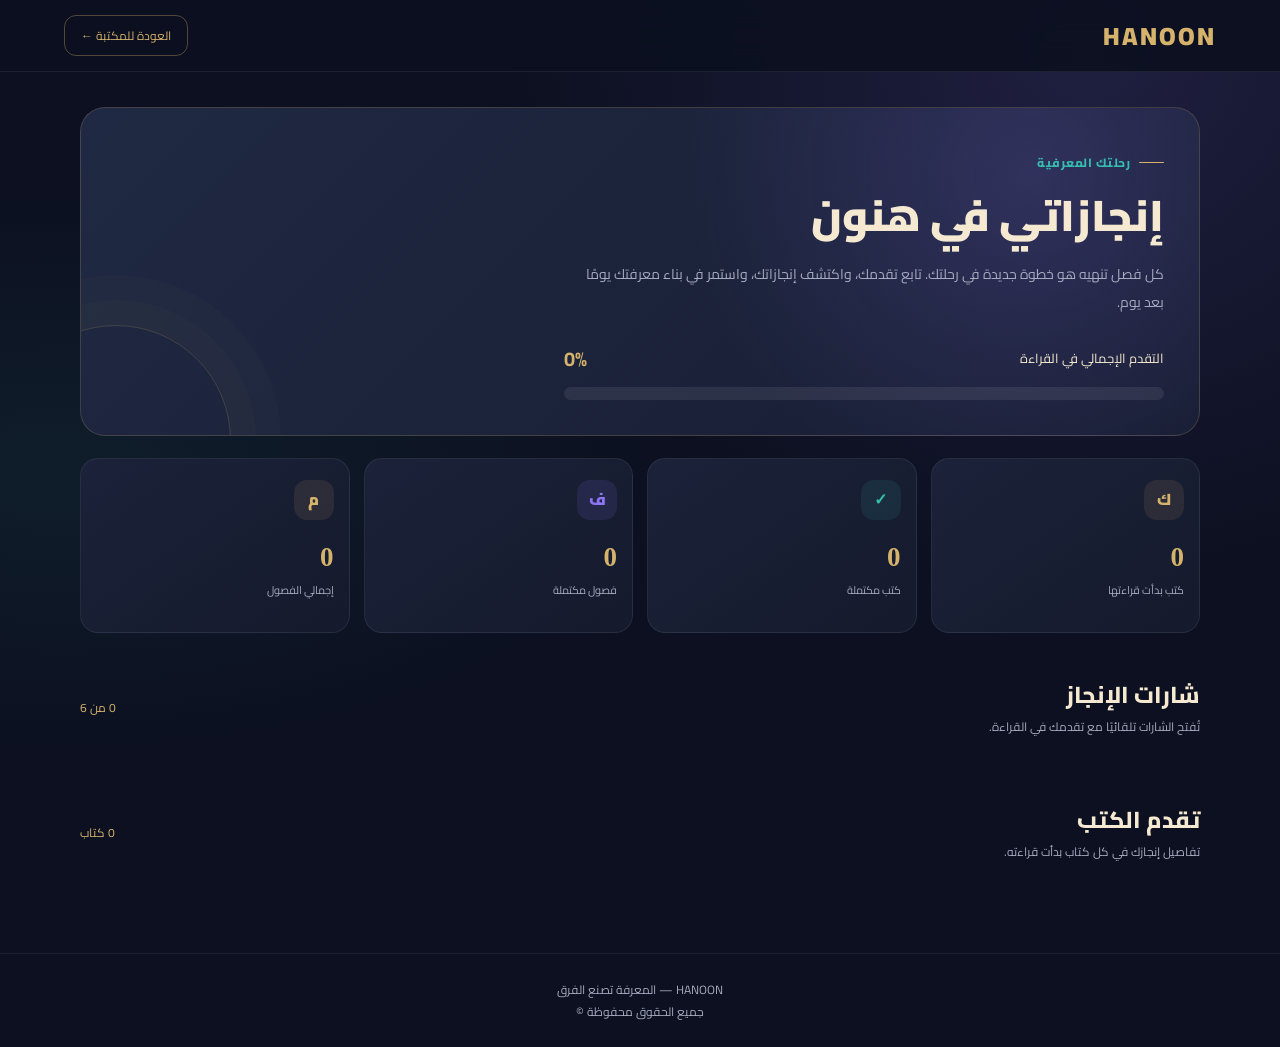
==== commit 0c8f0d16: "Update achievements.html" ====
--- a/pages/achievements.html
+++ b/pages/achievements.html
@@ -820,6 +820,7 @@
   window.addEventListener("pageshow", renderDashboard);
 
 })();
+  <script src="../js/global-back.js"></script>
 </script>
 
 </body>
